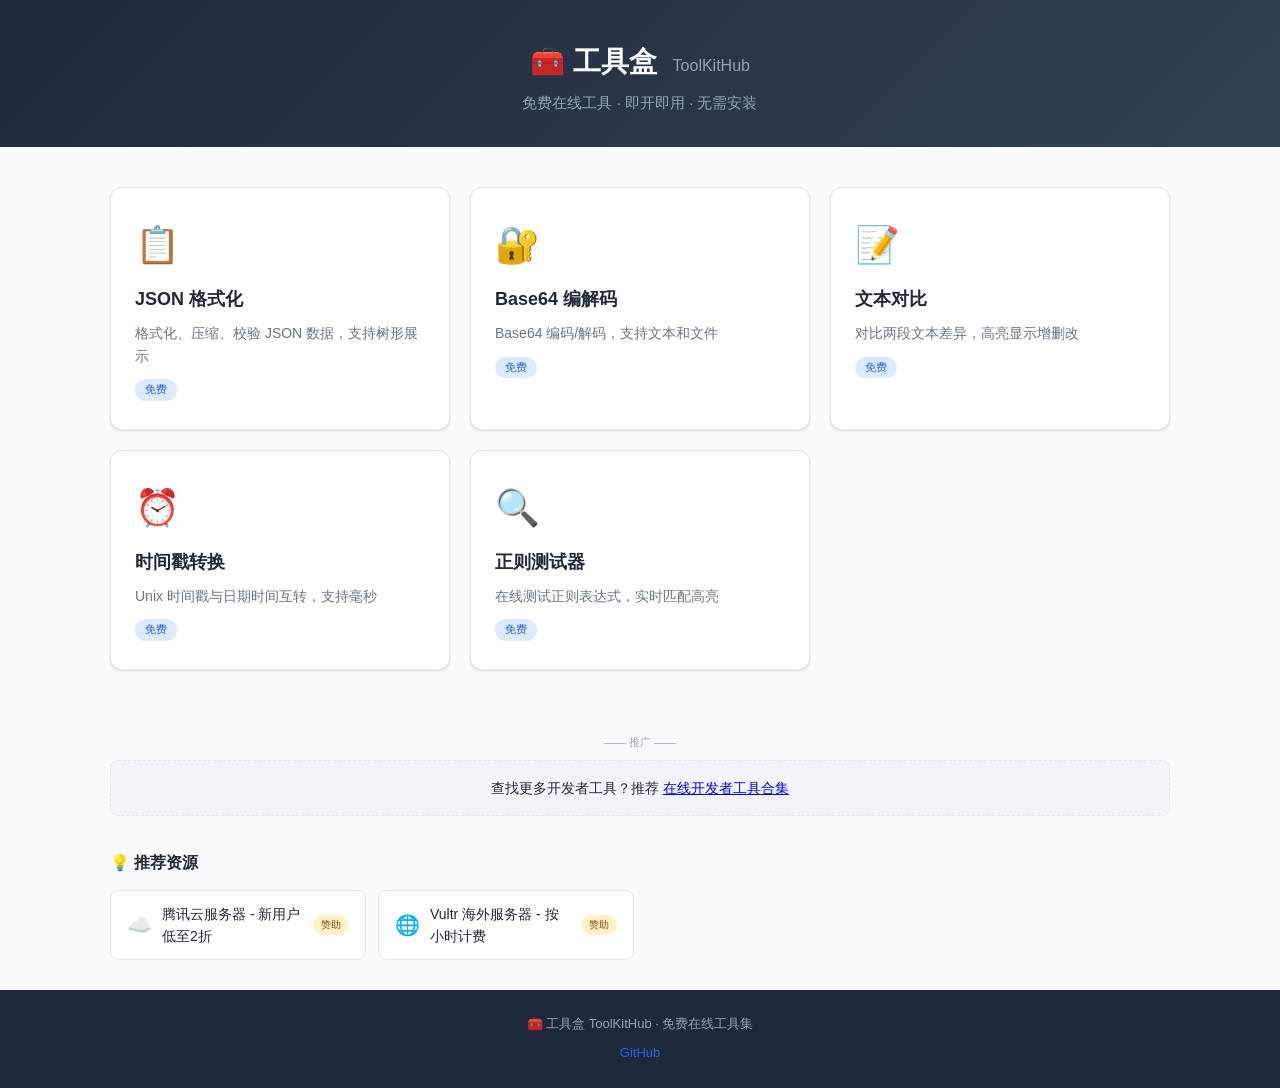
==== index.html @ 278afc57 "🎉 init: 工具盒 ToolKitHub - 在线开发者工具箱 包含5个工具： - JSON 格式化 - Base64 编解码 - 文本对比 - 时间戳转换 - 正则测试器" ====
<!DOCTYPE html>
<html lang="zh-CN">
<head>
  <meta charset="UTF-8">
  <meta name="viewport" content="width=device-width, initial-scale=1.0">
  <title>工具盒 ToolKitHub - 在线开发者工具箱</title>
  <meta name="description" content="免费在线开发者工具集合：JSON格式化、Base64编解码、文本对比、时间戳转换、正则测试。纯在线使用，无需安装。">
  <meta name="keywords" content="在线工具,开发者工具,JSON格式化,Base64,文本对比,时间戳,正则测试">
  <link rel="icon" href="data:image/svg+xml,<svg xmlns=%22http://www.w3.org/2000/svg%22 viewBox=%220 0 100 100%22><text y=%22.9em%22 font-size=%2290%22>🧰</text></svg>">
  <link rel="stylesheet" href="assets/css/style.css">
  <!-- 百度广告位预留 -->
</head>
<body>
  <header class="site-header">
    <div class="container">
      <a href="/" class="logo">🧰 工具盒 <span class="logo-sub">ToolKitHub</span></a>
      <p class="tagline">免费在线工具 · 即开即用 · 无需安装</p>
    </div>
  </header>

  <main class="container">
    <section class="tool-grid">
      <a href="tools/json-formatter.html" class="tool-card">
        <div class="tool-icon">📋</div>
        <h2>JSON 格式化</h2>
        <p>格式化、压缩、校验 JSON 数据，支持树形展示</p>
        <span class="tool-tag">免费</span>
      </a>
      <a href="tools/base64.html" class="tool-card">
        <div class="tool-icon">🔐</div>
        <h2>Base64 编解码</h2>
        <p>Base64 编码/解码，支持文本和文件</p>
        <span class="tool-tag">免费</span>
      </a>
      <a href="tools/text-diff.html" class="tool-card">
        <div class="tool-icon">📝</div>
        <h2>文本对比</h2>
        <p>对比两段文本差异，高亮显示增删改</p>
        <span class="tool-tag">免费</span>
      </a>
      <a href="tools/timestamp.html" class="tool-card">
        <div class="tool-icon">⏰</div>
        <h2>时间戳转换</h2>
        <p>Unix 时间戳与日期时间互转，支持毫秒</p>
        <span class="tool-tag">免费</span>
      </a>
      <a href="tools/regex-tester.html" class="tool-card">
        <div class="tool-icon">🔍</div>
        <h2>正则测试器</h2>
        <p>在线测试正则表达式，实时匹配高亮</p>
        <span class="tool-tag">免费</span>
      </a>
    </section>

    <!-- 广告位 -->
    <div class="ad-placeholder" id="ad-home">
      <p class="ad-label">—— 推广 ——</p>
      <div class="ad-content">
        <p>查找更多开发者工具？推荐 <a href="https://www.baidu.com/s?wd=%E5%9C%A8%E7%BA%BF%E5%BC%80%E5%8F%91%E8%80%85%E5%B7%A5%E5%85%B7" target="_blank" rel="noopener">在线开发者工具合集</a></p>
      </div>
    </div>

    <!-- 站长推荐 -->
    <section class="recommend">
      <h2>💡 推荐资源</h2>
      <div class="recommend-grid">
        <a href="https://curl.qcloud.com/KWjvMksI" target="_blank" rel="noopener" class="recommend-item">
          <span class="rec-icon">☁️</span>
          <span class="rec-text">腾讯云服务器 - 新用户低至2折</span>
          <span class="rec-badge">赞助</span>
        </a>
        <a href="https://www.vultr.com/?ref=xxx" target="_blank" rel="noopener" class="recommend-item">
          <span class="rec-icon">🌐</span>
          <span class="rec-text">Vultr 海外服务器 - 按小时计费</span>
          <span class="rec-badge">赞助</span>
        </a>
      </div>
    </section>
  </main>

  <footer class="site-footer">
    <div class="container">
      <p>🧰 工具盒 ToolKitHub · 免费在线工具集</p>
      <p class="footer-links">
        <a href="https://github.com/swxg888/lxgg-money" target="_blank" rel="noopener">GitHub</a>
      </p>
    </div>
  </footer>

  <!-- 百度统计 -->
  <script>
    var _hmt = _hmt || [];
    (function() {
      var hm = document.createElement("script");
      hm.src = "https://hm.baidu.com/hm.js?YOUR_BAIDU_ANALYTICS_ID";
      var s = document.getElementsByTagName("script")[0]; 
      s.parentNode.insertBefore(hm, s);
    })();
  </script>
  <script src="assets/js/main.js"></script>
</body>
</html>
---- assets/css/style.css ----
/* ===== 工具盒 ToolKitHub - 样式 ===== */
:root {
  --primary: #2563eb;
  --primary-dark: #1d4ed8;
  --bg: #f8fafc;
  --card-bg: #ffffff;
  --text: #1e293b;
  --text-secondary: #64748b;
  --border: #e2e8f0;
  --shadow: 0 1px 3px rgba(0,0,0,0.08), 0 1px 2px rgba(0,0,0,0.06);
  --shadow-hover: 0 10px 25px rgba(0,0,0,0.1);
  --radius: 12px;
  --max-width: 1100px;
}

* { margin: 0; padding: 0; box-sizing: border-box; }

body {
  font-family: -apple-system, BlinkMacSystemFont, "Segoe UI", Roboto, "Helvetica Neue", Arial, "Noto Sans SC", sans-serif;
  background: var(--bg);
  color: var(--text);
  line-height: 1.6;
  min-height: 100vh;
  display: flex;
  flex-direction: column;
}

.container { max-width: var(--max-width); margin: 0 auto; padding: 0 20px; width: 100%; }

/* Header */
.site-header {
  background: linear-gradient(135deg, #1e293b 0%, #334155 100%);
  color: white;
  padding: 40px 0 32px;
  text-align: center;
}
.logo {
  font-size: 28px;
  font-weight: 700;
  color: white;
  text-decoration: none;
  display: inline-block;
}
.logo-sub {
  font-size: 16px;
  font-weight: 400;
  color: #94a3b8;
  margin-left: 8px;
}
.tagline {
  font-size: 15px;
  color: #94a3b8;
  margin-top: 6px;
}

/* Tool Grid */
.tool-grid {
  display: grid;
  grid-template-columns: repeat(auto-fill, minmax(280px, 1fr));
  gap: 20px;
  padding: 40px 0;
}
.tool-card {
  background: var(--card-bg);
  border: 1px solid var(--border);
  border-radius: var(--radius);
  padding: 28px 24px;
  text-decoration: none;
  color: var(--text);
  transition: all 0.2s;
  box-shadow: var(--shadow);
  position: relative;
}
.tool-card:hover {
  transform: translateY(-4px);
  box-shadow: var(--shadow-hover);
  border-color: var(--primary);
}
.tool-icon { font-size: 36px; margin-bottom: 12px; }
.tool-card h2 { font-size: 18px; font-weight: 600; margin-bottom: 8px; }
.tool-card p { font-size: 14px; color: var(--text-secondary); }
.tool-tag {
  display: inline-block;
  font-size: 11px;
  background: #dbeafe;
  color: var(--primary);
  padding: 2px 10px;
  border-radius: 20px;
  margin-top: 12px;
  font-weight: 500;
}

/* Tool Page */
.tool-page {
  padding: 30px 0;
  flex: 1;
}
.back-link {
  display: inline-block;
  margin-bottom: 20px;
  color: var(--primary);
  text-decoration: none;
  font-size: 14px;
}
.back-link:hover { text-decoration: underline; }
.tool-box {
  background: var(--card-bg);
  border: 1px solid var(--border);
  border-radius: var(--radius);
  padding: 28px;
  box-shadow: var(--shadow);
}
.tool-box h1 { font-size: 22px; font-weight: 700; margin-bottom: 6px; }
.tool-box .tool-desc { font-size: 14px; color: var(--text-secondary); margin-bottom: 24px; }
.tool-area { display: flex; flex-direction: column; gap: 16px; }
.tool-label { font-size: 13px; font-weight: 600; color: var(--text-secondary); margin-bottom: 4px; display: block; }
textarea.tool-input, input.tool-input {
  width: 100%;
  padding: 12px 14px;
  border: 1px solid var(--border);
  border-radius: 8px;
  font-size: 14px;
  font-family: "SF Mono", "Fira Code", "Consolas", monospace;
  resize: vertical;
  background: #f8fafc;
  transition: border-color 0.2s;
  line-height: 1.5;
}
textarea.tool-input:focus, input.tool-input:focus {
  outline: none;
  border-color: var(--primary);
  box-shadow: 0 0 0 3px rgba(37, 99, 235, 0.1);
}
textarea.tool-input { min-height: 180px; }
.tool-actions {
  display: flex;
  gap: 10px;
  flex-wrap: wrap;
  align-items: center;
}
.btn {
  display: inline-flex;
  align-items: center;
  gap: 6px;
  padding: 10px 22px;
  border: none;
  border-radius: 8px;
  font-size: 14px;
  font-weight: 600;
  cursor: pointer;
  transition: all 0.15s;
  text-decoration: none;
}
.btn-primary {
  background: var(--primary);
  color: white;
}
.btn-primary:hover { background: var(--primary-dark); }
.btn-secondary {
  background: #e2e8f0;
  color: var(--text);
}
.btn-secondary:hover { background: #cbd5e1; }
.btn-success {
  background: #16a34a;
  color: white;
}
.btn-success:hover { background: #15803d; }
.btn-sm { padding: 6px 14px; font-size: 12px; }
.tool-output {
  background: #f1f5f9;
  border-radius: 8px;
  padding: 14px;
  min-height: 80px;
  font-family: "SF Mono", "Fira Code", "Consolas", monospace;
  font-size: 13px;
  line-height: 1.5;
  white-space: pre-wrap;
  word-break: break-all;
  border: 1px solid var(--border);
  position: relative;
}
.copy-btn {
  position: absolute;
  top: 8px;
  right: 8px;
  background: white;
  border: 1px solid var(--border);
  border-radius: 6px;
  padding: 4px 10px;
  font-size: 12px;
  cursor: pointer;
  color: var(--text-secondary);
  transition: all 0.15s;
}
.copy-btn:hover { background: var(--primary); color: white; border-color: var(--primary); }
.error-msg {
  color: #dc2626;
  font-size: 13px;
  margin-top: 4px;
  display: none;
}
.error-msg.show { display: block; }

/* Ad */
.ad-placeholder {
  text-align: center;
  padding: 24px 0;
}
.ad-label { font-size: 11px; color: #94a3b8; margin-bottom: 8px; }
.ad-content {
  background: #f1f5f9;
  border-radius: 8px;
  padding: 16px;
  font-size: 14px;
  border: 1px dashed var(--border);
}

/* Recommend */
.recommend {
  margin: 10px 0 30px;
}
.recommend h2 { font-size: 16px; font-weight: 600; margin-bottom: 14px; }
.recommend-grid {
  display: grid;
  grid-template-columns: repeat(auto-fill, minmax(240px, 1fr));
  gap: 12px;
}
.recommend-item {
  display: flex;
  align-items: center;
  gap: 10px;
  padding: 12px 16px;
  background: var(--card-bg);
  border: 1px solid var(--border);
  border-radius: 8px;
  text-decoration: none;
  color: var(--text);
  transition: all 0.15s;
  font-size: 14px;
}
.recommend-item:hover { border-color: var(--primary); background: #eff6ff; }
.rec-icon { font-size: 20px; }
.rec-badge {
  margin-left: auto;
  font-size: 10px;
  background: #fef3c7;
  color: #92400e;
  padding: 2px 8px;
  border-radius: 10px;
  white-space: nowrap;
}

/* Footer */
.site-footer {
  background: #1e293b;
  color: #94a3b8;
  text-align: center;
  padding: 24px 0;
  margin-top: auto;
  font-size: 13px;
}
.footer-links { margin-top: 8px; }
.footer-links a { color: var(--primary); text-decoration: none; }
.footer-links a:hover { text-decoration: underline; }

/* Responsive */
@media (max-width: 640px) {
  .tool-grid { grid-template-columns: 1fr; }
  .tool-box { padding: 20px 16px; }
}
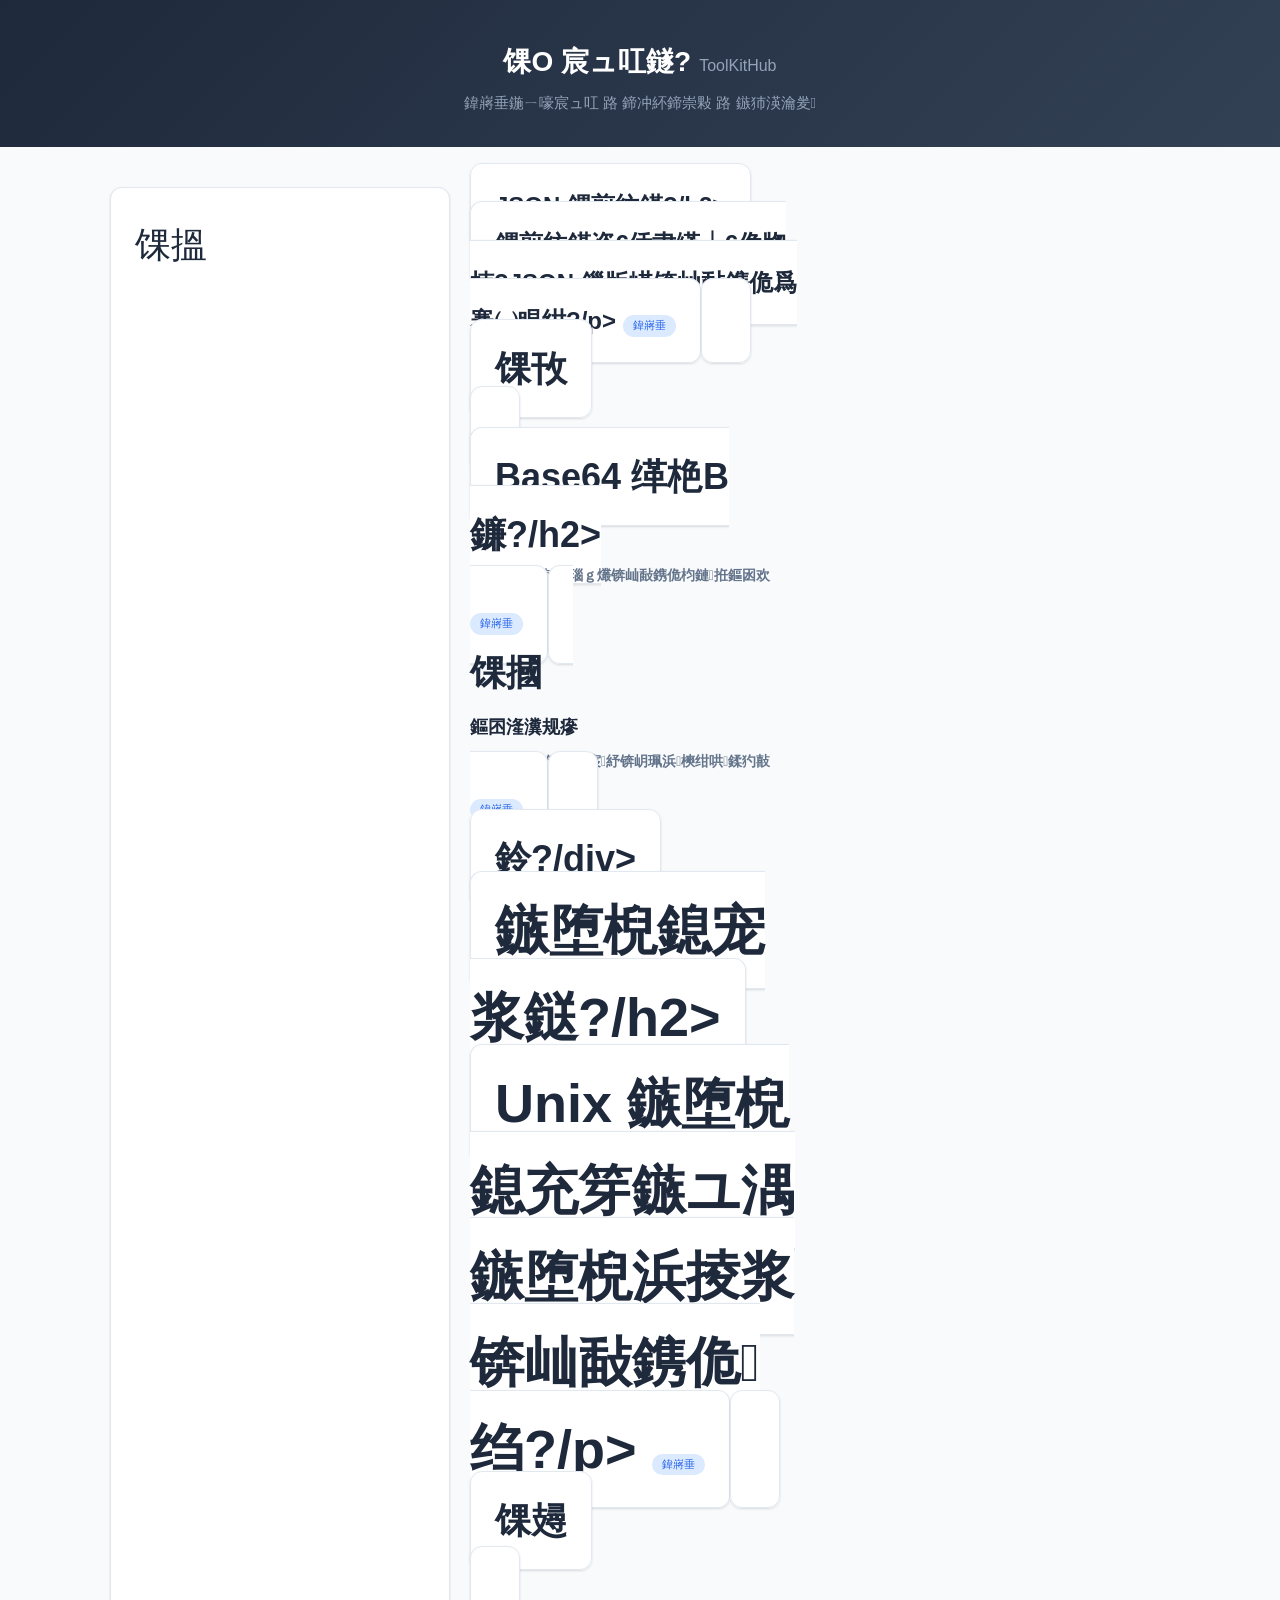
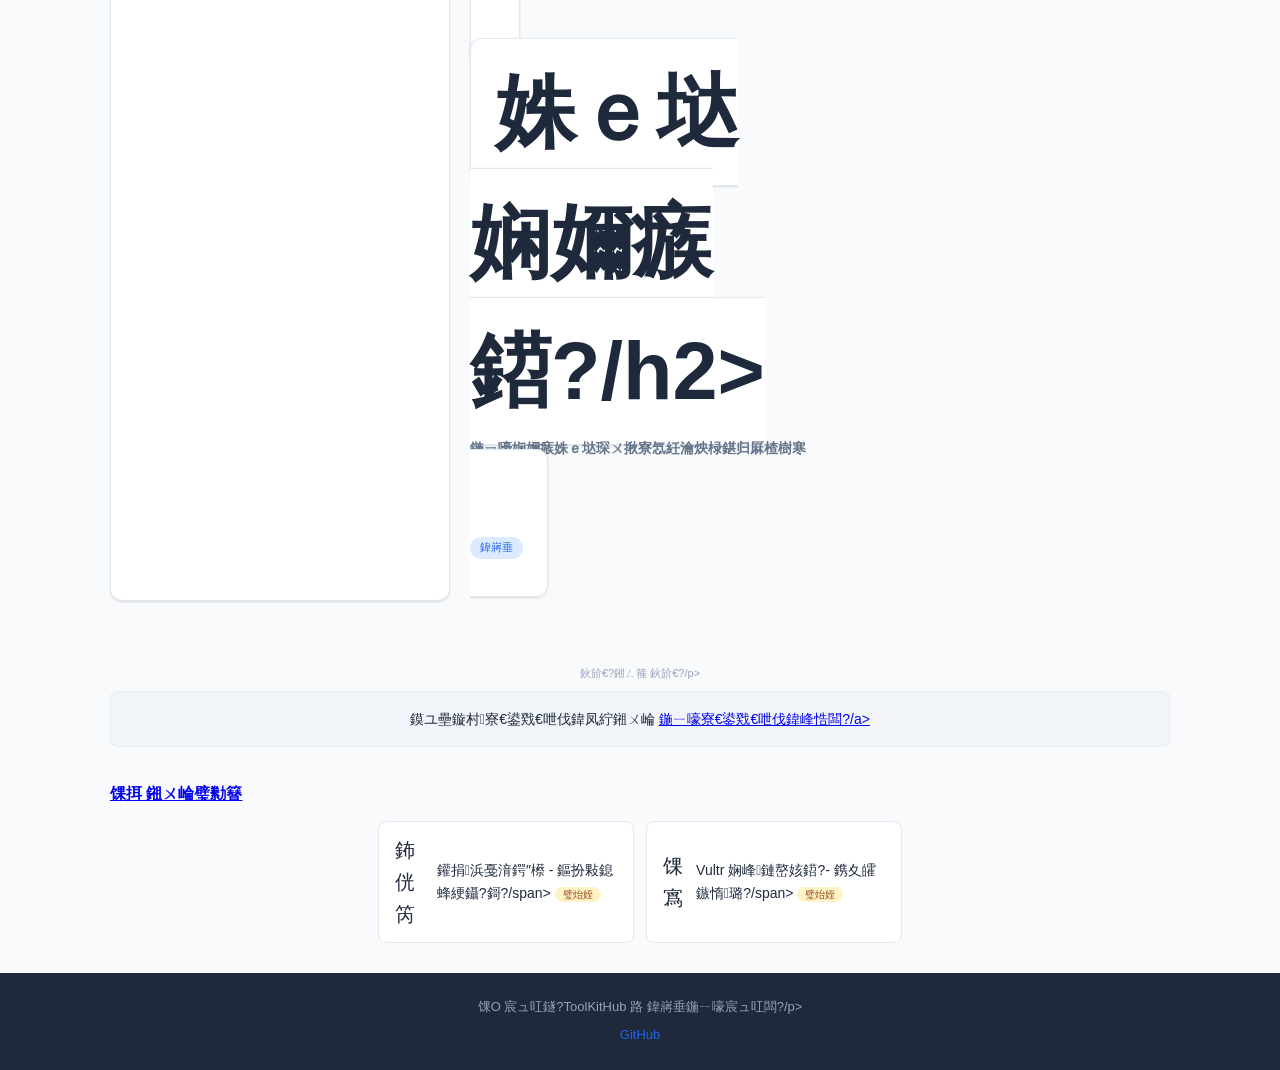
==== commit 061dca89: "add: 百度联盟验证 meta" ====
--- a/index.html
+++ b/index.html
@@ -1,78 +1,79 @@
-<!DOCTYPE html>
+﻿<!DOCTYPE html>
 <html lang="zh-CN">
 <head>
   <meta charset="UTF-8">
   <meta name="viewport" content="width=device-width, initial-scale=1.0">
-  <title>工具盒 ToolKitHub - 在线开发者工具箱</title>
-  <meta name="description" content="免费在线开发者工具集合：JSON格式化、Base64编解码、文本对比、时间戳转换、正则测试。纯在线使用，无需安装。">
-  <meta name="keywords" content="在线工具,开发者工具,JSON格式化,Base64,文本对比,时间戳,正则测试">
-  <link rel="icon" href="data:image/svg+xml,<svg xmlns=%22http://www.w3.org/2000/svg%22 viewBox=%220 0 100 100%22><text y=%22.9em%22 font-size=%2290%22>🧰</text></svg>">
+  <title>宸ュ叿鐩?ToolKitHub - 鍦ㄧ嚎寮€鍙戣€呭伐鍏风</title>
+  <meta name="description" content="鍏嶈垂鍦ㄧ嚎寮€鍙戣€呭伐鍏烽泦鍚堬細JSON鏍煎紡鍖栥€丅ase64缂栬В鐮併€佹枃鏈姣斻€佹椂闂存埑杞崲銆佹鍒欐祴璇曘€傜函鍦ㄧ嚎浣跨敤锛屾棤闇€瀹夎銆?>
+  <meta name="baidu_union_verify" content="68c6ca64d18474ec2aaa7bf28a25caac">
+  <meta name="keywords" content="鍦ㄧ嚎宸ュ叿,寮€鍙戣€呭伐鍏?JSON鏍煎紡鍖?Base64,鏂囨湰瀵规瘮,鏃堕棿鎴?姝ｅ垯娴嬭瘯">
+  <link rel="icon" href="data:image/svg+xml,<svg xmlns=%22http://www.w3.org/2000/svg%22 viewBox=%220 0 100 100%22><text y=%22.9em%22 font-size=%2290%22>馃О</text></svg>">
   <link rel="stylesheet" href="assets/css/style.css">
-  <!-- 百度广告位预留 -->
+  <!-- 鐧惧害骞垮憡浣嶉鐣?-->
 </head>
 <body>
   <header class="site-header">
     <div class="container">
-      <a href="/" class="logo">🧰 工具盒 <span class="logo-sub">ToolKitHub</span></a>
-      <p class="tagline">免费在线工具 · 即开即用 · 无需安装</p>
+      <a href="/" class="logo">馃О 宸ュ叿鐩?<span class="logo-sub">ToolKitHub</span></a>
+      <p class="tagline">鍏嶈垂鍦ㄧ嚎宸ュ叿 路 鍗冲紑鍗崇敤 路 鏃犻渶瀹夎</p>
     </div>
   </header>
 
   <main class="container">
     <section class="tool-grid">
       <a href="tools/json-formatter.html" class="tool-card">
-        <div class="tool-icon">📋</div>
-        <h2>JSON 格式化</h2>
-        <p>格式化、压缩、校验 JSON 数据，支持树形展示</p>
-        <span class="tool-tag">免费</span>
+        <div class="tool-icon">馃搵</div>
+        <h2>JSON 鏍煎紡鍖?/h2>
+        <p>鏍煎紡鍖栥€佸帇缂┿€佹牎楠?JSON 鏁版嵁锛屾敮鎸佹爲褰㈠睍绀?/p>
+        <span class="tool-tag">鍏嶈垂</span>
       </a>
       <a href="tools/base64.html" class="tool-card">
-        <div class="tool-icon">🔐</div>
-        <h2>Base64 编解码</h2>
-        <p>Base64 编码/解码，支持文本和文件</p>
-        <span class="tool-tag">免费</span>
+        <div class="tool-icon">馃攼</div>
+        <h2>Base64 缂栬В鐮?/h2>
+        <p>Base64 缂栫爜/瑙ｇ爜锛屾敮鎸佹枃鏈拰鏂囦欢</p>
+        <span class="tool-tag">鍏嶈垂</span>
       </a>
       <a href="tools/text-diff.html" class="tool-card">
-        <div class="tool-icon">📝</div>
-        <h2>文本对比</h2>
-        <p>对比两段文本差异，高亮显示增删改</p>
-        <span class="tool-tag">免费</span>
+        <div class="tool-icon">馃摑</div>
+        <h2>鏂囨湰瀵规瘮</h2>
+        <p>瀵规瘮涓ゆ鏂囨湰宸紓锛岄珮浜樉绀哄鍒犳敼</p>
+        <span class="tool-tag">鍏嶈垂</span>
       </a>
       <a href="tools/timestamp.html" class="tool-card">
-        <div class="tool-icon">⏰</div>
-        <h2>时间戳转换</h2>
-        <p>Unix 时间戳与日期时间互转，支持毫秒</p>
-        <span class="tool-tag">免费</span>
+        <div class="tool-icon">鈴?/div>
+        <h2>鏃堕棿鎴宠浆鎹?/h2>
+        <p>Unix 鏃堕棿鎴充笌鏃ユ湡鏃堕棿浜掕浆锛屾敮鎸佹绉?/p>
+        <span class="tool-tag">鍏嶈垂</span>
       </a>
       <a href="tools/regex-tester.html" class="tool-card">
-        <div class="tool-icon">🔍</div>
-        <h2>正则测试器</h2>
-        <p>在线测试正则表达式，实时匹配高亮</p>
-        <span class="tool-tag">免费</span>
+        <div class="tool-icon">馃攳</div>
+        <h2>姝ｅ垯娴嬭瘯鍣?/h2>
+        <p>鍦ㄧ嚎娴嬭瘯姝ｅ垯琛ㄨ揪寮忥紝瀹炴椂鍖归厤楂樹寒</p>
+        <span class="tool-tag">鍏嶈垂</span>
       </a>
     </section>
 
-    <!-- 广告位 -->
+    <!-- 骞垮憡浣?-->
     <div class="ad-placeholder" id="ad-home">
-      <p class="ad-label">—— 推广 ——</p>
+      <p class="ad-label">鈥斺€?鎺ㄥ箍 鈥斺€?/p>
       <div class="ad-content">
-        <p>查找更多开发者工具？推荐 <a href="https://www.baidu.com/s?wd=%E5%9C%A8%E7%BA%BF%E5%BC%80%E5%8F%91%E8%80%85%E5%B7%A5%E5%85%B7" target="_blank" rel="noopener">在线开发者工具合集</a></p>
+        <p>鏌ユ壘鏇村寮€鍙戣€呭伐鍏凤紵鎺ㄨ崘 <a href="https://www.baidu.com/s?wd=%E5%9C%A8%E7%BA%BF%E5%BC%80%E5%8F%91%E8%80%85%E5%B7%A5%E5%85%B7" target="_blank" rel="noopener">鍦ㄧ嚎寮€鍙戣€呭伐鍏峰悎闆?/a></p>
       </div>
     </div>
 
-    <!-- 站长推荐 -->
+    <!-- 绔欓暱鎺ㄨ崘 -->
     <section class="recommend">
-      <h2>💡 推荐资源</h2>
+      <h2>馃挕 鎺ㄨ崘璧勬簮</h2>
       <div class="recommend-grid">
         <a href="https://curl.qcloud.com/KWjvMksI" target="_blank" rel="noopener" class="recommend-item">
-          <span class="rec-icon">☁️</span>
-          <span class="rec-text">腾讯云服务器 - 新用户低至2折</span>
-          <span class="rec-badge">赞助</span>
+          <span class="rec-icon">鈽侊笍</span>
+          <span class="rec-text">鑵捐浜戞湇鍔″櫒 - 鏂扮敤鎴蜂綆鑷?鎶?/span>
+          <span class="rec-badge">璧炲姪</span>
         </a>
         <a href="https://www.vultr.com/?ref=xxx" target="_blank" rel="noopener" class="recommend-item">
-          <span class="rec-icon">🌐</span>
-          <span class="rec-text">Vultr 海外服务器 - 按小时计费</span>
-          <span class="rec-badge">赞助</span>
+          <span class="rec-icon">馃寪</span>
+          <span class="rec-text">Vultr 娴峰鏈嶅姟鍣?- 鎸夊皬鏃惰璐?/span>
+          <span class="rec-badge">璧炲姪</span>
         </a>
       </div>
     </section>
@@ -80,14 +81,14 @@
 
   <footer class="site-footer">
     <div class="container">
-      <p>🧰 工具盒 ToolKitHub · 免费在线工具集</p>
+      <p>馃О 宸ュ叿鐩?ToolKitHub 路 鍏嶈垂鍦ㄧ嚎宸ュ叿闆?/p>
       <p class="footer-links">
         <a href="https://github.com/swxg888/lxgg-money" target="_blank" rel="noopener">GitHub</a>
       </p>
     </div>
   </footer>
 
-  <!-- 百度统计 -->
+  <!-- 鐧惧害缁熻 -->
   <script>
     var _hmt = _hmt || [];
     (function() {
